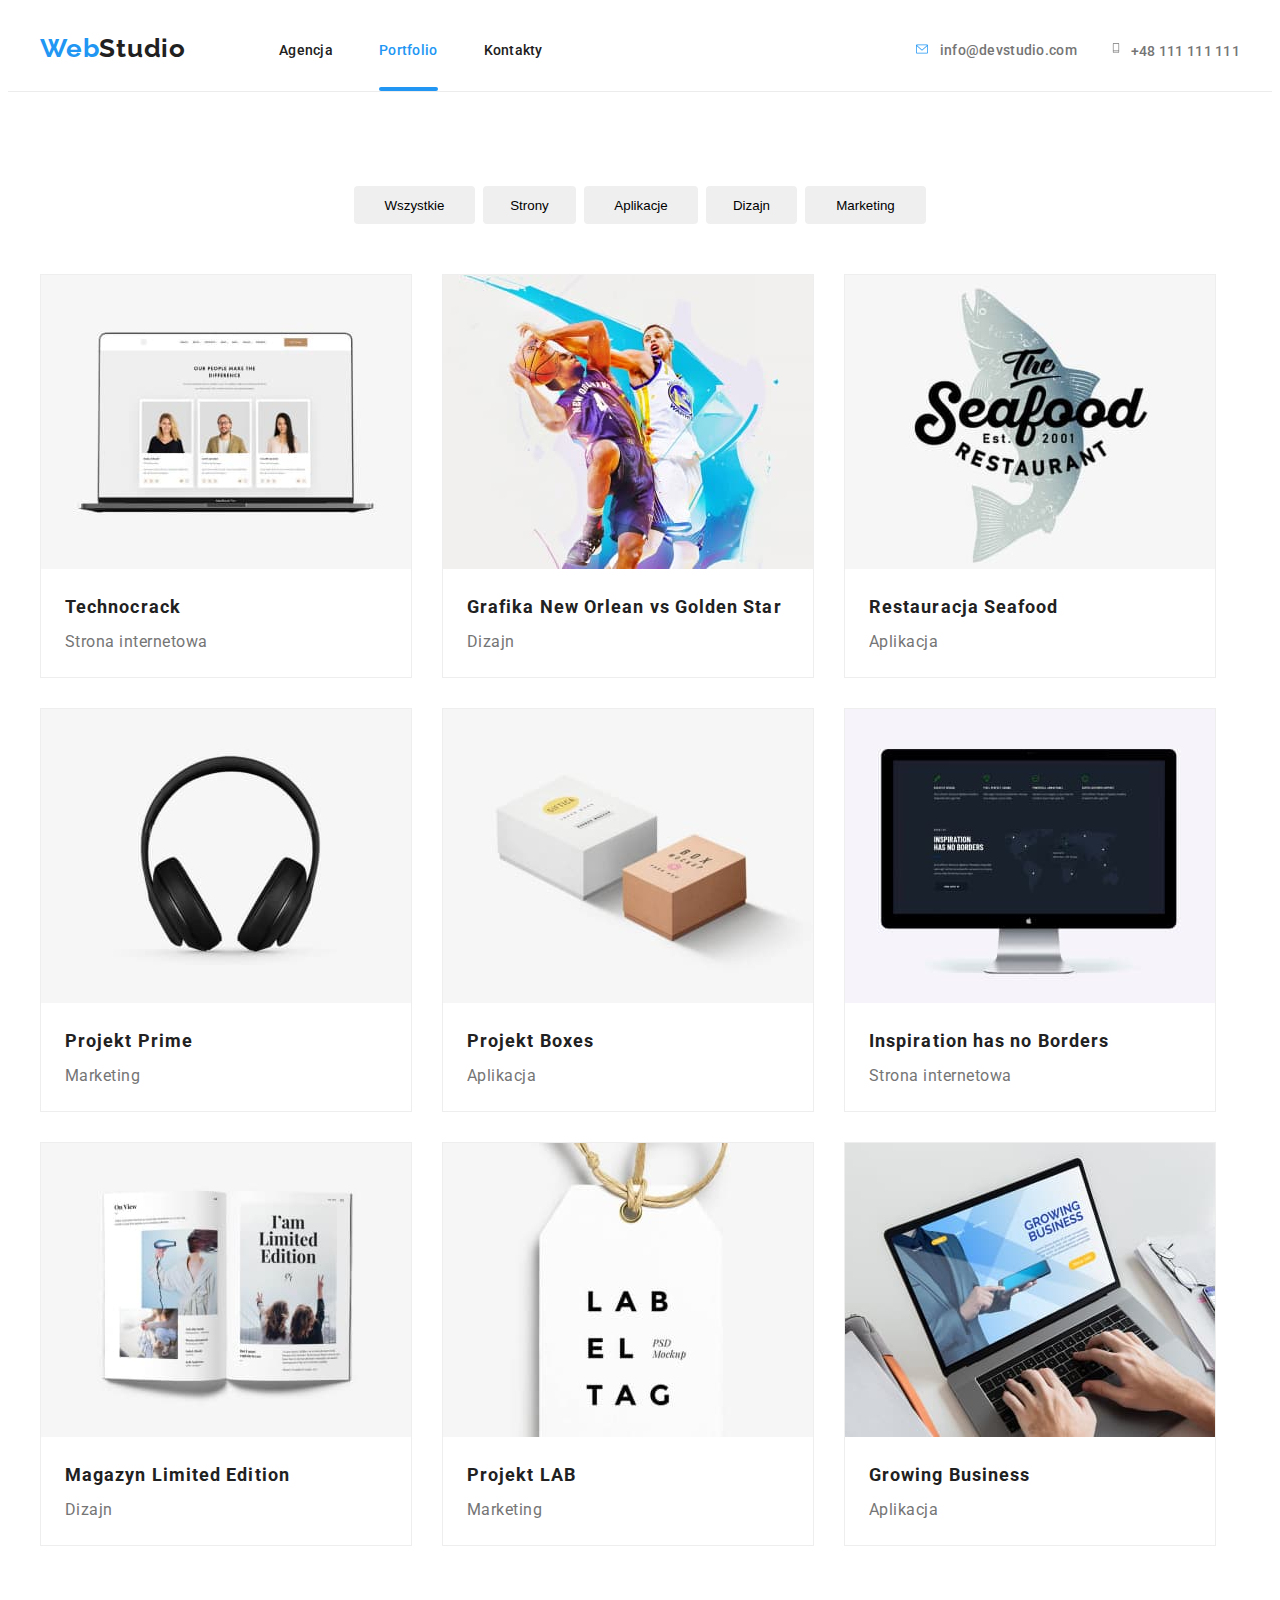
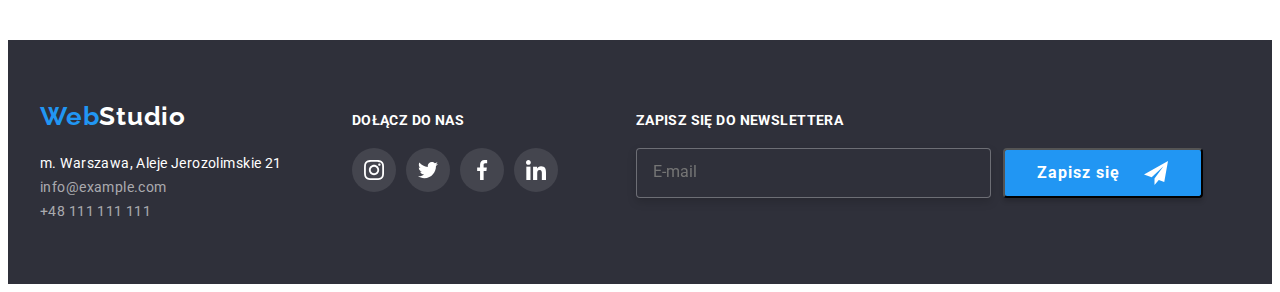
==== portfolio.html @ c1d136f9 "BEM index html" ====
<!DOCTYPE html>
<html lang="en">
<head>
    <meta charset="UTF-8">
    <meta http-equiv="X-UA-Compatible" content="IE=edge">
    <meta name="viewport" content="width=device-width, initial-scale=1.0">
<link rel="stylesheet" href="https://cdnjs.cloudflare.com/ajax/libs/modern-normalize/1.0.0/modern-normalize.min.css"
    integrity="sha512-ISS7cAi1PEhQ8jnbJpJZMd29NlhNj4AWYyLOSp2CE/CsHxTCu+r+t0D2yoJudVrd0/8fTVPUVDzY5Tvli75u/g=="
    crossorigin="anonymous">
    <link rel="stylesheet" href="css/styles.css" />
    <link rel="preconnect" href="https://fonts.gstatic.com">
    <link href="https://fonts.googleapis.com/css2?family=Raleway:wght@700&family=Roboto:wght@400;500;700;900&display=swap"
        rel="stylesheet" />
    <title>Portfolio</title>
</head>
<body>
        <header class="header border-header">
            <div class="container">
            <nav class="navigation">
                <a class="navigation__logo-top" href="index.html">Web<span class="navigation__logo-second-part">Studio</span></a>
                <ul class="navigation__list">
                    <li class="navigation__item list"><a class="navigation__link" href="#">Agencja</a></li>
                    <li class="navigation__item list"><a class="navigation__link nav-color under" href="portfolio.html">Portfolio</a></li>
                    <li class="navigation__item list"><a class="navigation__link" href="#">Kontakty</a></li>
                </ul>
            </nav>
    
            <a href="mailto:info@devstudio.com" class="header-address mail">
                <svg class="header-address__svg-mail">
                    <use href="./images/symbol-defs.svg#icon-envelope"></use>
                </svg>info@devstudio.com</a>
            <a href="tel:+48111111111" class="header-address tel">
                <svg class="header-address__svg-tel">
                    <use href="./images/symbol-defs.svg#icon-tel"></use>
                </svg>+48 111 111 111</a>
        </div>
        </header>
        <main>
            <section class="buttons section">
                <div class="container">
                <ul class="buttons-list list">
                    <li><button class="button first" type="button">Wszystkie</button>    
                    <li><button class="button second" type="button">Strony</button> 
                    <li><button class="button third" type="button">Aplikacje</button>
                    <li><button class="button fourth" type="button">Dizajn</button>
                    <li><button class="button fifth" type="button">Marketing</button>
                </ul>
            </div>
            </section>
            <div class="windows">
                <div class="container">
                <ul class="windows-list">
                    <li class="windows-list-item list">
                <div class="img-to-overlay">
                        <img src="images/second-hw/technocrack.jpg" alt="laptop" width="370" height="294" />
                    <div class="overlay"> Technocrack jest popularną platformą wykorzystywaną do rozpowszechniania koronawirusa. Firmy wykorzystują tę platformę
                    do celów szpiegowskich i ataków na niezabezpieczone serwery konkurencji </div>    
                </div>
                        <h3 class="window-title">Technocrack</h3>
                        <p class="window-description">Strona internetowa</p>
                    </li>
                    <li class="windows-list-item list">
                    <div class="img-to-overlay">
                        <img src="images/second-hw/goldenstar.jpg" alt="koszykarze" width="370" height="294" />
                        <div class="overlay"> Technocrack jest popularną platformą wykorzystywaną do rozpowszechniania koronawirusa. Firmy
                            wykorzystują tę platformę
                            do celów szpiegowskich i ataków na niezabezpieczone serwery konkurencji </div>
                    </div>
                        <h3 class="window-title">Grafika New Orlean vs Golden Star</h3>
                        <p class="window-description">Dizajn</p>
                    </li>
                    <li class="windows-list-item three list">
                    <div class="img-to-overlay">
                        <img src="images/second-hw/seafood.jpg" alt="logo-restauracji" width="370" height="294" />
                        <div class="overlay"> Technocrack jest popularną platformą wykorzystywaną do rozpowszechniania koronawirusa. Firmy
                            wykorzystują tę platformę
                            do celów szpiegowskich i ataków na niezabezpieczone serwery konkurencji </div>
                    </div>
                        <h3 class="window-title">Restauracja Seafood</h3>
                        <p class="window-description">Aplikacja</p>
                    </li>
                    <li class="windows-list-item list">
                    <div class="img-to-overlay">
                        <img src="images/second-hw/prime.jpg" alt="słuchawki" width="370" height="294" />
                        <div class="overlay"> Technocrack jest popularną platformą wykorzystywaną do rozpowszechniania koronawirusa. Firmy
                            wykorzystują tę platformę
                            do celów szpiegowskich i ataków na niezabezpieczone serwery konkurencji </div>
                    </div>
                        <h3 class="window-title">Projekt Prime</h3>
                        <p class="window-description">Marketing</p>
                    </li>
                    <li class="windows-list-item list">
                    <div class="img-to-overlay">
                        <img src="images/second-hw/boxes.jpg" alt="pudełka" width="370" height="294" />
                        <div class="overlay"> Technocrack jest popularną platformą wykorzystywaną do rozpowszechniania koronawirusa. Firmy
                            wykorzystują tę platformę
                            do celów szpiegowskich i ataków na niezabezpieczone serwery konkurencji </div>
                    </div>
                        <h3 class="window-title">Projekt Boxes</h3>
                        <p class="window-description">Aplikacja</p>
                    </li>
                    <li class="windows-list-item six list">
                    <div class="img-to-overlay">
                        <img src="images/second-hw/inspiration.jpg" alt="monitor" width="370" height="294" />
                        <div class="overlay"> Technocrack jest popularną platformą wykorzystywaną do rozpowszechniania koronawirusa. Firmy
                            wykorzystują tę platformę
                            do celów szpiegowskich i ataków na niezabezpieczone serwery konkurencji </div>
                    </div>
                        <h3 class="window-title">Inspiration has no Borders</h3>
                        <p class="window-description">Strona internetowa</p>
                    </li>
                    <li class="windows-list-item seven list">
                    <div class="img-to-overlay">
                        <img src="images/second-hw/magazine.jpg" alt="magazyn" width="370" height="294" />
                        <div class="overlay"> Technocrack jest popularną platformą wykorzystywaną do rozpowszechniania koronawirusa. Firmy
                            wykorzystują tę platformę
                            do celów szpiegowskich i ataków na niezabezpieczone serwery konkurencji </div>
                    </div>
                        <h3 class="window-title">Magazyn Limited Edition</h3>
                        <p class="window-description">Dizajn</p>
                    </li>
                    <li class="windows-list-item eight list">
                    <div class="img-to-overlay">
                        <img src="images/second-hw/lab.jpg" alt="metka" width="370" height="294" />
                        <div class="overlay"> Technocrack jest popularną platformą wykorzystywaną do rozpowszechniania koronawirusa. Firmy
                            wykorzystują tę platformę
                            do celów szpiegowskich i ataków na niezabezpieczone serwery konkurencji </div>
                    </div>
                        <h3 class="window-title">Projekt LAB</h3>
                        <p class="window-description">Marketing</p>
                    </li>
                    <li class="windows-list-item nine list">
                    <div class="img-to-overlay">
                        <img src="images/second-hw/growing.jpg" alt="laptop2" width="370" height="294" />
                        <div class="overlay"> Technocrack jest popularną platformą wykorzystywaną do rozpowszechniania koronawirusa. Firmy
                            wykorzystują tę platformę
                            do celów szpiegowskich i ataków na niezabezpieczone serwery konkurencji </div>
                    </div>
                        <h3 class="window-title">Growing Business</h3>
                        <p class="window-description">Aplikacja</p>
                    </li>
                </ul>
            </div>
        </div>
        </main> 
        <footer class="footer">
            <div class="footer__container container">
                <div class="adressess">
                    <a class="adressess__logo-bottom" href="#">Web<span class="adressess adressess--logo-part">Studio</span></a>
        
                    <address class="address">
                        <ul class="address__list">
                            <li class="address__item list">
                                <a class="address__link" target="_blank" href="#">m. Warszawa, Aleje Jerozolimskie
                                    21</a>
                            </li>
                            <li class="address__item list">
                                <a href="mailto:info@example.com" class="address__item--footer">info@example.com</a>
                            </li>
                            <li class="address__item list">
                                <a href="tel:+48111111111" class="address__item--footer">+48 111 111 111</a>
                            </li>
                        </ul>
                    </address>
                </div>
        
                <div class="social-footer">
                    <h4 class="social-footer__title">DOŁĄCZ DO NAS</h4>
                    <ul class="social-list social-list--margin list">
                        <li class="social-list__item link">
                            <a class="social-list__link" href="#">
                                <svg class="social-list__icon">
                                    <use href="./images/symbol-defs.svg#icon-instagram"></use>
                                </svg>
                            </a>
                        </li>
                        <li class="social-list__item link">
                            <a class="social-list__link" href="#">
                                <svg class="social-list__icon">
                                    <use href="./images/symbol-defs.svg#icon-twitter"></use>
                                </svg>
                            </a>
                        </li>
                        <li class="social-list__item link">
                            <a class="social-list__link" href="#">
                                <svg class="social-list__icon">
                                    <use href="./images/symbol-defs.svg#icon-facebook"></use>
                                </svg>
                            </a>
                        </li>
                        <li class="social-list__item link">
                            <a class="social-list__link" href="#">
                                <svg class="social-list__icon">
                                    <use href="./images/symbol-defs.svg#icon-linkedin"></use>
                                </svg>
                            </a>
                        </li>
                    </ul>
                </div>
                <div class="newsletter">
                
                    <label for="newsletter" class="newsletter__title">Zapisz się do newslettera</label>
                    <form class="newsletter__form">
                        <input id="newsletter" class="newsletter__input" type="text" name="newsletter" placeholder="E-mail">
                        <button class="btn-newsletter" type="submit">Zapisz się <svg class="btn-newsletter--button-arrow">
                                <use href="images/icon-send.svg#icon-icon-send"></use>
                            </svg></button>
                    </form>
                
                </div>
            </div>
        </footer>
</body>
</html>
---- css/styles.css ----
:root {
    --main-font: 'Roboto', sans-serif;
    --secondary-font: 'Raleway', sans-serif;
    --main-color: #212121; 
    --secondary-color:  #2196F3;
    --third-color: #757575;
    --hero-color: #FFFFFF;
    --main-background: #2F303A;
    --secondary-background: #F5F4FA;
    --footer-color: rgba(255, 255, 255, 0.6);
    --border-color: #EEEEEE;

}

body {
    font-family: Roboto;
    color: #212121;
}

h1,
h2,
h3,
h4,
h5,
h6 {
    margin: 0;
}

ul {
    padding: 0;
    margin:0;
}
p {
    padding:0;
}
.list {
    list-style: none;
}
img {
    display:block;
}
.container {
    width: 1200px;
    align-items: center;
    margin: 0 auto;
    }
.section {
    padding-top: 94px;
    padding-bottom: 94px;
    }
/*======= header index======= */
.header {
    background-color: var(--hero-color);
    
    }
.header .container {
    display:flex;
}    
.navigation {
    display:flex;
}
 
.navigation__list {
    display: flex;
    align-items: center;
    
}


.under::after {
    content:"";
    height: 4px;
    width: 100%;
    background: var(--secondary-color);
    border-radius: 2px;
    position: absolute;
    bottom: 0;
    right: 0;
}
.navigation__link:hover::after {
    width: 100%;
}
.navigation__item {
    padding-top: 32px;
    padding-bottom: 32px;
    position: relative;
}
.navigation__item:not(:last-child) {
    margin-right: 46px;
}

.navigation__logo-top {
text-decoration: none;
font-family: Raleway;
font-style: normal;
font-weight: 700;
font-size: 26px;
line-height: 1.192;
letter-spacing: 0.03em;
color:var(--secondary-color);
margin-right: 93px; 
padding-top: 25px;
padding-bottom: 25px;
}
.navigation__logo-second-part {
    color:var(--main-color);
}
.adressess--logo-part {
    color: var(--hero-color)
}
.header-address {
    padding-top: 32px;
    padding-bottom: 32px;
    transition: 250ms cubic-bezier(0.4, 0, 0.2, 1);
}

.navigation__link {
font-weight: 500;
font-size: 14px;
line-height: 1.142;
letter-spacing: 0.02em;
text-decoration: none;
color:var(--main-color);
transition: color 250ms cubic-bezier(0.4, 0, 0.2, 1);
}
.navigation__link:hover,
.navigation__link:focus,
.header-address:hover,
.header-address:focus,
.footer-address:hover,
.footer-address:focus {
        color: var(--secondary-color);
        
    
}
.nav-color {
    color: var(--secondary-color);
}

.header-address  {
text-decoration: none;
font-weight: 500;
font-size: 14px;
line-height: 1.142;
letter-spacing: 0.02em;
color: var(--third-color);
margin-left: auto;
}
.mail {
    margin-left: 371px;
}
.header-address__svg-mail {
    width: 16px;
    height: 12px;
    margin-right: 10px;
}
.header-address__svg-tel {
    width: 10px;
    height: 16px;
    margin-right: 10px;
}



/*======= END header index======= */
/* ======MAIN ======*/
/* ======HERO====== */
.hero  {
    background-color: var(--main-background);
    display:flex;
    justify-content: center;
    flex-direction: column;
    align-items: center;
    flex-basis: auto;
    border: 1px solid #000;
    background-image: linear-gradient(rgba(47, 48, 58, 0.4), rgba(47, 48, 58, 0.4)),
        url(../images/background-image.jpg);
    background-repeat: no-repeat;
    background-size: cover;
    padding-top: 94px;
    padding-bottom: 94px;
  
    

}

.hero__flex {
    display: flex;
    flex-direction: column;
    align-items: center;
    justify-content: center;
    margin-top: 106px;
    margin-bottom: 106px;
    
}

    

.hero__title {
font-weight: 900;
font-size: 44px;
line-height: 1.363;
text-align: center;
letter-spacing: 0.06em;
text-transform: uppercase;
color: var(--hero-color);



}
.hero__btn {
background: var(--secondary-color);
font-weight: 700;
font-size: 16px;
line-height: 1.875;
letter-spacing: 0.06em;
color:var(--hero-color);
cursor: pointer;
border-radius: 4px;
box-shadow: 0px 4px 4px rgba(0, 0, 0, 0.15);
padding: 10px 41px;
margin-top: 30px;
}





/* ======end hero====== */
/* =====Lorem ======*/
.upper-lorem {
    padding-bottom: 0px;
    padding-top: 94px;
}

.lorem {
    padding-top: 30px;
    padding-bottom: 94px;
}
.upper-lorem__icons {
    display:flex;
    justify-content: space-between;
    align-items: center;
    
    
}
.upper-lorem__items {
   background-color:  #F5F4FA;
   width: 270px;
   height: 120px;
   border-radius: 4px;
   padding: 25px 102px;
   
}




.lorem__list {
    display:flex;
    justify-content: space-between;
    
}
.lorem__title {
display: flex;
font-style: normal;
font-weight: 700;
font-size: 14px;
line-height: 1.142;
letter-spacing: 0.03em;
text-transform: uppercase;
padding-bottom: 10px;
width: 270px;


}
.lorem__text {
display: flex;
font-size: 14px;
line-height: 1.714;
letter-spacing: 0.03em;
color: var(--third-color);
width: 270px;


}
.lorem__item:not(:last-child) {
margin-right: 30px;
}


/* ======END lorem ======*/
/* ====third section===== */
.about-us {
    padding-top: 0px;
    padding-bottom: 94px;
}
.about-us__title {
font-style: normal;
font-weight: 700;
font-size: 36px;
line-height: 1.166;
text-align: center;
letter-spacing: 0.03em;
color: var(--main-color);
padding-bottom: 50px;

}
.about-us__item {
    display: flex;
    justify-content: space-between;   

}
.about-us__images {
    position: relative;
}
.about-us__images--describe {
    position: absolute;
    width: 370px;
    height: 70px;
    background: rgba(47, 48, 58, 0.8);
    bottom:0%;
    
font-style: normal;
font-weight: 700;
font-size: 14px;
line-height: 1.143;
text-align: center;
letter-spacing: 0.03em;
text-transform: uppercase;
color: var(--hero-color);
display:flex;
align-items: center;
justify-content: center;
}
/* ====END third section===== */
/* =====TEAM====== */
.team {
   background: var(--secondary-background);
   padding-bottom: 94px;
   padding-top: 94px;
}
.team__title {
font-style: normal;
font-weight: 700;
font-size: 36px;
line-height: 1.166;
text-align: center;
letter-spacing: 0.03em;
padding-bottom: 50px;
}
.team__list {
    display:flex;
    justify-content: space-between;
    

}
.team__item {
    width:270px;
    height: 428px;
    border-radius: 0px 0px 4px 4px;
    background-color: #FFFFFF;
    box-shadow: 0px 1px 3px rgba(0, 0, 0, 0.12), 0px 1px 1px rgba(0, 0, 0, 0.14), 0px 2px 1px rgba(0, 0, 0, 0.2);
   
}
.team__undertitle {
font-weight: 500;
font-size: 16px;
line-height: 1.187;
text-align: center;
letter-spacing: 0.03em;
color: var(--main-color);
padding-top:30px;
}
.team__description {
font-size: 16px;
line-height: 1.187;
text-align: center;
letter-spacing: 0.03em;
color: var(--third-color);
padding-top:10px;
margin:0;
padding-bottom: 16px;

}
.social-list {
display: flex;
align-items: center;
justify-content: space-evenly;
}
.social-list__icon {
    width: 20px;
    height: 20px;
    
}
.social-list__link {
    width: 44px;
    height: 44px;
    border-radius: 50%;
    display: flex;
    align-items: center;
    justify-content: center;
    fill: #AFB1B8;
    transition: 250ms cubic-bezier(0.4, 0, 0.2, 1);
    
}
.social-list__link:hover {
    fill:var(--hero-color);
    background-color: var(--secondary-color);
   
}
/* ======END TEAM====== */
/* END MAIN */
/* ====clients */
.clients {
    padding-top: 94px;
    padding-bottom: 94px;
}
.clients__title {
    font-style: normal;
font-weight: 700;
font-size: 36px;
line-height: 1.166;
text-align: center;
letter-spacing: 0.03em;
padding-bottom: 50px;
}
.clients__list {
    display: flex;
    justify-content: space-between;
    
}
.clients__item {
    border: 1px solid #AFB1B8;
border-radius: 4px;
width: 170px;
height: 92px;
cursor: pointer;
transition: 250ms cubic-bezier(0.4, 0, 0.2, 1);

}
.clients__item--size-one {
    padding: 24px 65px 20px;
    fill: #AFB1B8;
    
    }
.clients__item--size-two {
    padding: 21px 65px 20px;
    fill: #AFB1B8;
}
.clients__item--size-three {
    padding: 25px 65px 26px 62px;
    fill: #AFB1B8;
}
.clients__item--size-four{
    padding: 6px 25px;
    fill: #AFB1B8;
}
.clients__item--size-five {
padding: 16px 32px;
fill: #AFB1B8;
}
.clients__item--size-six {
    padding: 16px 32px;
    fill: #AFB1B8;
}
.clients__item:hover {
    border: 1px solid var(--secondary-color);
    fill: var(--secondary-color);
    transition: 250ms cubic-bezier(0.4, 0, 0.2, 1);
}
.object:hover {
    fill: var(--secondary-color);
    transition: 250ms cubic-bezier(0.4, 0, 0.2, 1);
}
/* end clients */
/*======Footer =======*/
.footer {
    background: var(--main-background);
   display: flex;
}

.adressess__logo-bottom {
    text-decoration: none;
font-family: Raleway;
font-style: normal;
font-weight: 700;
font-size: 26px;
line-height: 1.192;
letter-spacing: 0.03em;
color:var(--secondary-color);

}
.address {
font-style: normal;
font-weight: 400;
font-size: 14px;
line-height: 1.714;
letter-spacing: 0.03em;
color: var(--hero-color);
padding-bottom: 60px;
}
.address__item--footer {
font-style: normal;
font-weight: 400;
font-size: 14px;
line-height: 1.714;
letter-spacing: 0.03em;
color: var(--footer-color);
text-decoration: none;
transition: 250ms cubic-bezier(0.4, 0, 0.2, 1);
padding-top: 9px;
padding-bottom: 9px;
}


.social-footer {
    display: flex;
    justify-content: center;
    flex-direction: column;
    align-items: center;   
}
.adressess {
    margin-right: 70px;
}
.address__link {
text-decoration: none;
color: var(--hero-color);

}
.address__list {
    padding-top: 20px;

}
.footer__container {
    display: flex;
    align-items: baseline;
}
.social-footer__title {
    color: var(--hero-color);
    font-style: normal;
font-weight: 700;
font-size: 14px;
line-height: 1.143;
letter-spacing: 0.03em;
text-transform: uppercase;
align-self: flex-start;
}
.social-footer .social-list__link {
    background-color:rgba(255, 255, 255, 0.1);
    fill: var(--hero-color);
}
.social-footer .social-list__link:hover,
.social-footer .social-list__link:focus {
    background-color: var(--secondary-color);
    transition: 250ms cubic-bezier(0.4, 0, 0.2, 1);
}
.social-footer .social-list__item:not(:last-child) {
    margin-right: 10px;
}
.social-list--margin {
    margin-top: 20px;

}

/* NEWSLETTER */
.newsletter__form{

  display: inline-flex;
}

.newsletter__title{
 
  font-family: Roboto;
font-style: normal;
font-weight: bold;
font-size: 14px;
line-height: 1.142;
letter-spacing: 0.03em;
text-transform: uppercase;
color: #FFFFFF;
margin-top: 72px;
margin-left: 78px;
display: block;

}
 input::placeholder{

font-family: Roboto;
font-style: normal;
font-weight: normal;
font-size: 16px;
line-height: 20px;


}


.newsletter__input{
display: block;
margin-top: 20px;
width: 355px;
height: 50px;
margin-left: 78px;
border: 1px solid rgba(255, 255, 255, 0.3);
box-sizing: border-box;
filter: drop-shadow(0px 4px 4px rgba(0, 0, 0, 0.15));
border-radius: 4px;
background: rgba(47, 48, 58, 1);
padding-left: 16px;
 

}
.btn-newsletter{
  width: 200px;
  height: 50px;;
 font-family: Roboto;
font-style: normal;
font-weight: bold;
font-size: 16px;
line-height: 30px;
letter-spacing: 0.06em;
color: #FFFFFF;
background: #2196F3;
box-shadow: 0px 4px 4px rgba(0, 0, 0, 0.15);
border-radius: 4px; 
display: flex;
align-items: center;
justify-content: center;
margin-top: 20px;
margin-left: 12px;

}

.btn-newsletter--button-arrow{
  width: 24px;
  height: 24px;
  margin-left: 24px;

}

/* END FOOTER */


/* =========Portfolio.html============= */
/* =========buttons=============  */
.border-header {
    border-bottom: 1px solid #ECECEC;
}
.buttons {
    padding-bottom: 50px;
    
}
.button {
    transition: 250ms cubic-bezier(0.4, 0, 0.2, 1);
}
.buttons-list {
display: flex;
justify-content: center;
font-weight: 500;
font-size: 16px;
line-height: 1.625;
text-align: center;
letter-spacing: 0.03em;
}
.buttons-list .first {
width: 121px;
height: 38px;
margin-right: 8px;
padding: 6px 22px;
border-radius: 4px;
border: none;
}
.buttons-list .second {
width: 93px;
height: 38px;
margin-right: 8px;
padding: 6px 22px;
border-radius: 4px;
border: none;
}
.buttons-list .third {
width: 114px;
height: 38px;
margin-right: 8px;
padding: 6px 22px;
border-radius: 4px;
border: none;
}
.buttons-list .fourth {
width: 91px;
height: 38px;
margin-right: 8px;
padding: 6px 22px;
border-radius: 4px;
border: none;
}
.buttons-list .fifth {
width: 121px;
height: 38px;
padding: 6px 22px;
border-radius: 4px;
border: none;
}


.button:hover,
.button:focus {
background: var(--secondary-color);
color: var(--hero-color);
cursor: pointer;
box-shadow: 0px 3px 1px rgba(0, 0, 0, 0.1), 0px 1px 2px rgba(0, 0, 0, 0.08), 0px 2px 2px rgba(0, 0, 0, 0.12);

}
/* ========= END buttons=============  */
/* =========WINDOWS=============  */
.windows-list {
    display: flex;
    flex-wrap: wrap;
    }

.windows-list-item {
background: var(--hero-color);
border: 1px solid var(--border-color);
box-sizing: border-box;
margin-right: 30px;
margin-bottom: 30px;
cursor:pointer;
transition: 250ms cubic-bezier(0.4, 0, 0.2, 1);
}
.windows-list .three {
    margin-right: 0px;
}
.windows-list .six {
    margin-right: 0px;
}
.windows-list .nine {
margin-right: 0px;
margin-bottom: 94px;
}
.windows-list .seven {
margin-bottom: 94px;
}
.windows-list .eight {
margin-bottom: 94px;
}
.window-title {
font-size: 18px;
line-height: 2;
letter-spacing: 0.06em;
padding: 20px 24px 2px;
}
.window-description {   
font-size: 16px;
line-height: 1.875;
letter-spacing: 0.03em;
color: var(--third-color); 
padding: 0px 24px 20px;
margin: 0;
}
.windows-list-item:hover {
    box-shadow: 0px 1px 1px rgba(0, 0, 0, 0.12), 0px 4px 4px rgba(0, 0, 0, 0.06), 1px 4px 6px rgba(0, 0, 0, 0.16);
transition: 250ms cubic-bezier(0.4, 0, 0.2, 1);
}
.windows-list-item:hover .overlay {
box-shadow: 0px 1px 1px rgba(0, 0, 0, 0.12), 0px 4px 4px rgba(0, 0, 0, 0.06), 1px 4px 6px rgba(0, 0, 0, 0.16);
transition: 250ms cubic-bezier(0.4, 0, 0.2, 1);
transform: translateY(0);
}
.img-to-overlay {
    position: relative;
    overflow:hidden;
}
.img-to-overlay:hover .overlay {
    transform: translateY(0);
}
.overlay {
    position: absolute;
    top:0;
    left:0;
    width: 100%;
    height: 100%;
    transform: translateY(100%);
    transition: transform 250ms cubic-bezier(0.4, 0, 0.2, 1);

    font-weight: 400;
    font-size: 18px;
    line-height: 1.555;
    letter-spacing: 0.03em;
    color: var(--hero-color); 
    background: rgba(33, 150, 243, 0.9);
    padding: 49px 45px 49px 24px;
}


/* ========= END WINDOWS=============  */
/* ========= FOOTER=============  */
.second-footer-mail {
    text-decoration: underline;
}
/* BACKDROP */
.backdrop {
    background: rgba(0, 0, 0, 0.2);
    position:fixed;
    left: 0;
    top: 0;
    width: 100%;
    height: 100%;
    transition:  1800ms cubic-bezier(0.075, 0.82, 0.165, 1);
}
.modal {
    position: absolute;
    background: var(--hero-color);
    box-shadow: 0px 1px 3px rgba(0, 0, 0, 0.12), 0px 1px 1px rgba(0, 0, 0, 0.14), 0px 2px 1px rgba(0, 0, 0, 0.2);
    border-radius: 4px;
    left: 50%;
    top: 50%;
    transform: translate(-50%, -50%);
    width: 528px;
    min-height: 581px;
}


.close-btn__svg {
    width: 11px;
    height:11px;
    
}
.close-btn {
    position: absolute;
    top: 8px;
    right: 8px;
    cursor: pointer;
    width: 30px;
    height: 30px;
    background-color: var(--hero-color);
    border: 1px solid rgba(0, 0, 0, 0.1);
    border-radius: 50%;


}
.is-hidden {
    opacity: 0;
    visibility: hidden;
    pointer-events: none; 
}
/* label {
    display: flex;
    flex-direction: column;
    margin-left: 40px;
    padding-bottom: 4px; */

    

form > p {
    display: block;
font-weight: bold;
Font-size: 20px;
Line-height: 1.15;
Line-height: 100%;
align-items: Center;
justify-content: center;
Letter-spacing: 3%;
text-align: center;
color: #212121;
margin: 40px 40px 12px 40px;
}
.form-modal__label {
    font-size: 12px;
    line-height: 1.167;
    letter-spacing: 0.01em;
    text-align: left;
    color: #757575;
    display: flex;
    flex-direction: column;
    margin-left: 40px;
    padding-bottom: 4px;
    
}
/* input {
    width: 448px;
    height: 40px;
    margin-left: 40px;
    margin-right: 40px;
    background: #FFFFFF;
border: 1px solid rgba(33, 33, 33, 0.2);
border-radius: 4px;
} */
.form-modal__telefon {
    margin-top: 10px;
    font-style: normal;
    font-weight: normal;
    font-size: 12px;
    line-height: 1.167;
    letter-spacing: 0.01em;
    color: #757575;
    display: flex;
    flex-direction: column;
    margin-left: 40px;
    padding-bottom: 4px;
}
.form-modal__email {
    font-family: Roboto;
font-style: normal;
font-weight: normal;
font-size: 12px;
line-height: 1.167;
letter-spacing: 0.01em;
color: #757575;
margin-top: 10px;
display: flex;
    flex-direction: column;
    margin-left: 40px;
    padding-bottom: 4px;
}
.comment {
    margin-top: 10px;
    font-family: Roboto;
font-style: normal;
font-weight: normal;
font-size: 12px;
line-height: 1.167;
letter-spacing: 0.01em;
color: #757575;
display: flex;
    flex-direction: column;
    margin-left: 40px;
    padding-bottom: 4px;
}
textarea {
    background: #FFFFFF;
    border-radius: 4px;
    border: 1px solid rgba(33, 33, 33, 0.2);
    box-sizing: border-box;
    border-radius: 4px;
    width: 448px;
    height: 120px;
    margin-left: 40px; 
    margin-right: 40px;
    resize: none;
    padding: 12px 16px;
}
textarea::placeholder {
    font-family: Roboto;
font-style: normal;
font-weight: normal;
font-size: 12px;
line-height: 14px;
letter-spacing: 0.01em;

border: rgba(117, 117, 117, 0.5);

}
.form-modal__wrapper--username {
    width: 448px;
    height: 40px;
    margin-left: 40px;
    margin-right: 40px;
    background: #FFFFFF;
border: 1px solid rgba(33, 33, 33, 0.2);
border-radius: 4px;
padding-left: 30px;
}
.form-modal__wrapper--tel {
width: 448px;
    height: 40px;
    margin-left: 40px;
    margin-right: 40px;
    background: #FFFFFF;
border: 1px solid rgba(33, 33, 33, 0.2);
border-radius: 4px;
padding-left: 30px;
}
.form-modal__wrapper--e-mail {
    width: 448px;
    height: 40px;
    margin-left: 40px;
    margin-right: 40px;
    background: #FFFFFF;
border: 1px solid rgba(33, 33, 33, 0.2);
border-radius: 4px;
padding-left: 30px;
}
.regulations_disclaimer__checkbox-form {
    width: 16px;
    height: 15px;
    background: #212121;
    margin-right: 8px;
}


.regulations_first { 
    display: flex;
    justify-content: center;
    align-items: center;
    flex-direction: column;
    margin:0 auto;
}
.regulations_disclaimer {
    display: flex;
    justify-content: center;
    align-items: center;
    margin-top: 25px;
}

.regulations_disclaimer__checkbox-text {
    font-family: Roboto;
font-style: normal;
font-weight: normal;
font-size: 14px;
line-height: 1.714;
letter-spacing: 0.03em;
color: #757575;
} 
.btn-form {
    width: 200px;
    height: 50px;
    margin: 30px 164px 40px;
    background: #2196F3;
border-radius: 4px;
font-family: Roboto;
font-style: normal;
font-weight: bold;
font-size: 16px;
line-height: 1.875;
letter-spacing: 0.06em;
color: #FFFFFF;
box-shadow: 0px 4px 4px rgba(0, 0, 0, 0.15);
}
.regulations_disclaimer__checkbox-text::before{
content: "";
display: inline-block;
width: 16px;
height: 15px;
border: 1px solid #212121;
background: #FFFFFF;
box-shadow: 0px 1px 3px rgba(0, 0, 0, 0.12), 0px 1px 1px rgba(0, 0, 0, 0.14), 0px 2px 1px rgba(0, 0, 0, 0.2);
border-radius: 4px;

}
.regulations_disclaimer__checkbox-form:checked + .regulations_disclaimer__checkbox-text::before {
    background-color: var(--secondary-color);
    border: none;
    background-image: url(../images/check.svg);
    background-repeat: no-repeat;
    background-position: 50% 50%;
    transition: 250ms cubic-bezier(0.4, 0, 0.2, 1);

}
.visually-hidden {
    position: absolute;
    clip: rect(1px 1px 1px 1px);
    clip: rect(1px, 1px, 1px, 1px);
    padding: 0 !important;
    border: 0 !important;
    height: 1px !important;
    width: 1px !important;
    overflow: hidden;
}
.form-modal__wrapper {
    position: relative;
}
.form-modal__icon--svg {
position: absolute;
width: 12px;
height: 12px;
top: 50%;
left: 10%;
transform: translateY(-50%);

}
.form-modal__wrapper--username:focus {
outline: none;
border-color: #2196F3;
transition: 250ms cubic-bezier(0.4, 0, 0.2, 1);
}
.form-modal__wrapper--username:focus +.form-modal__icon {
outline: none;
fill: #2196F3;
transition: 250ms cubic-bezier(0.4, 0, 0.2, 1);
}
.form-modal__wrapper--tel:focus {
    outline: none;
border-color: #2196F3;
transition: 250ms cubic-bezier(0.4, 0, 0.2, 1);
}
.form-modal__wrapper--tel:focus +.form-modal__icon {
outline: none;
fill: #2196F3;
transition: 250ms cubic-bezier(0.4, 0, 0.2, 1);
}
.form-modal__wrapper--e-mail:focus {
    outline: none;
border-color: #2196F3;
transition: 250ms cubic-bezier(0.4, 0, 0.2, 1);
}
.form-modal__wrapper--e-mail:focus +.form-modal__icon {
outline: none;
fill: #2196F3;
transition: 250ms cubic-bezier(0.4, 0, 0.2, 1);
}
.modal-textarea:focus {
    outline: none;
border-color: #2196F3;
transition: 250ms cubic-bezier(0.4, 0, 0.2, 1);
}
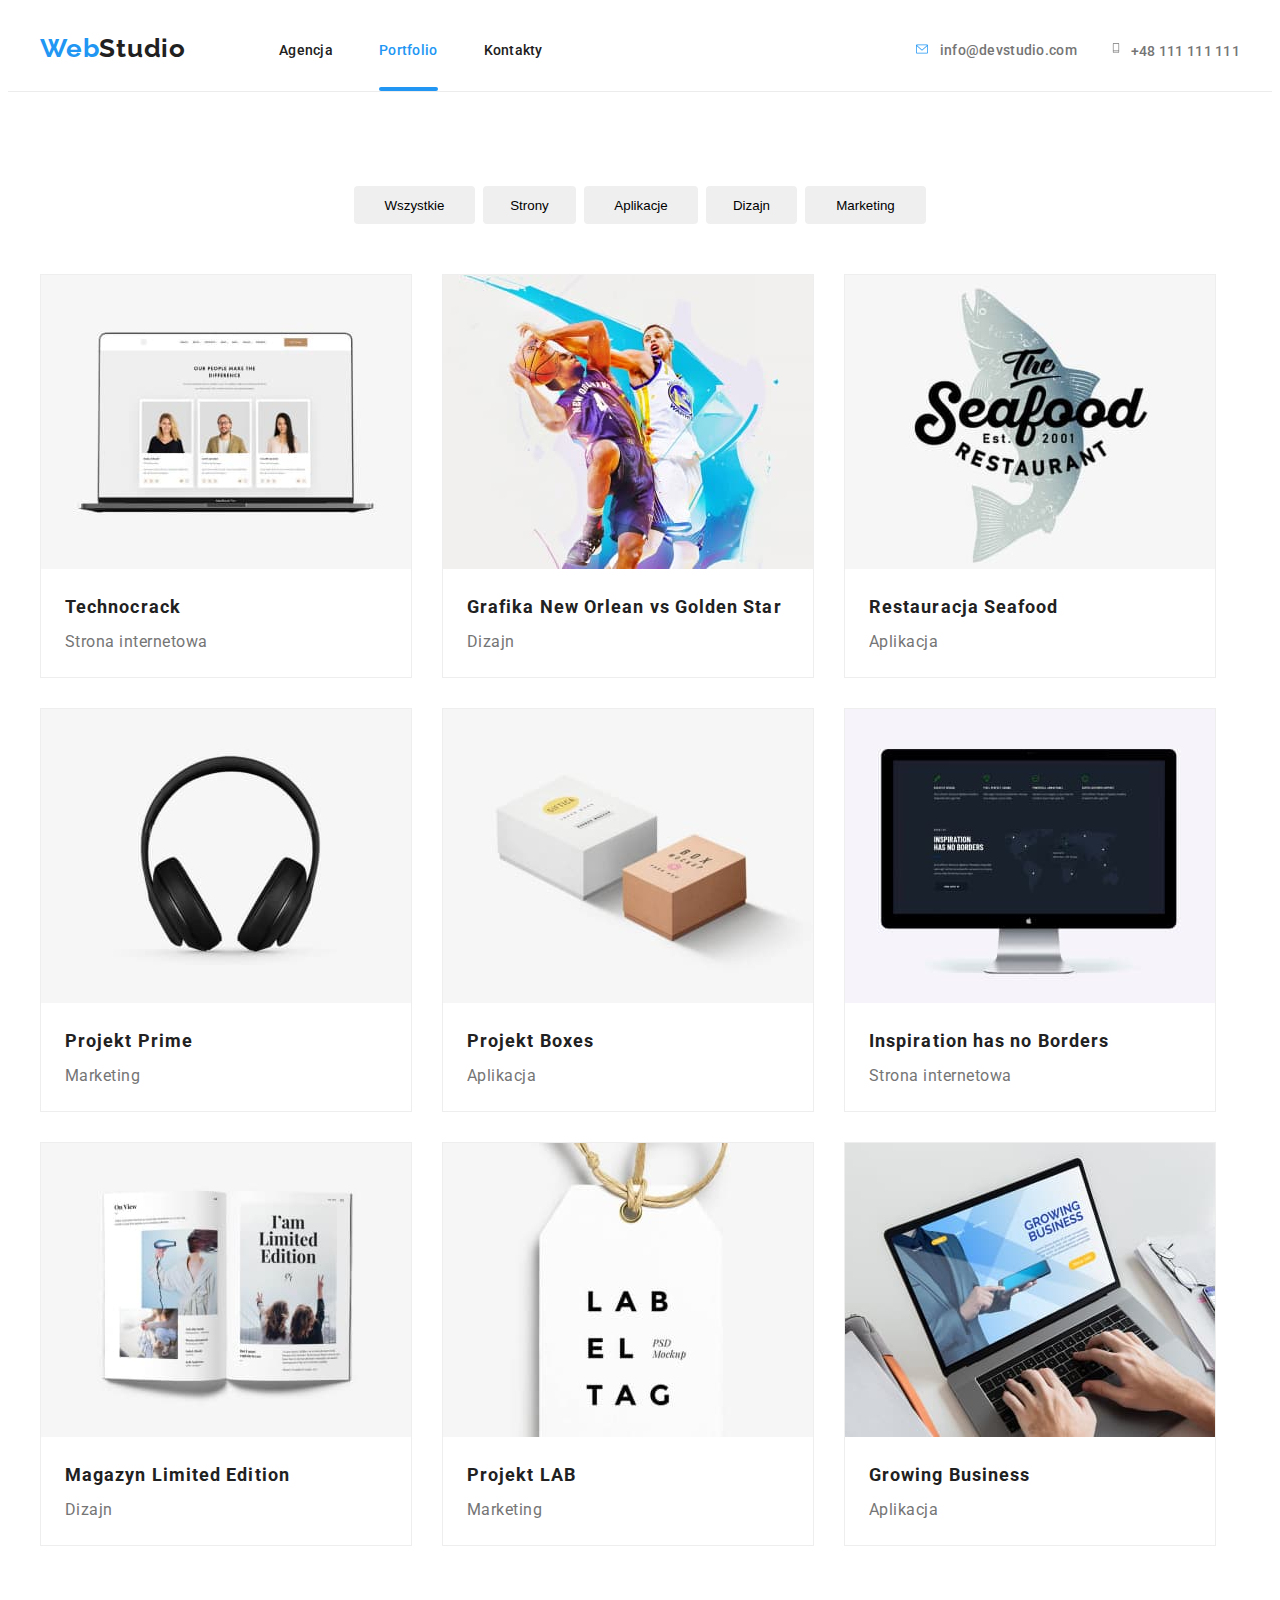
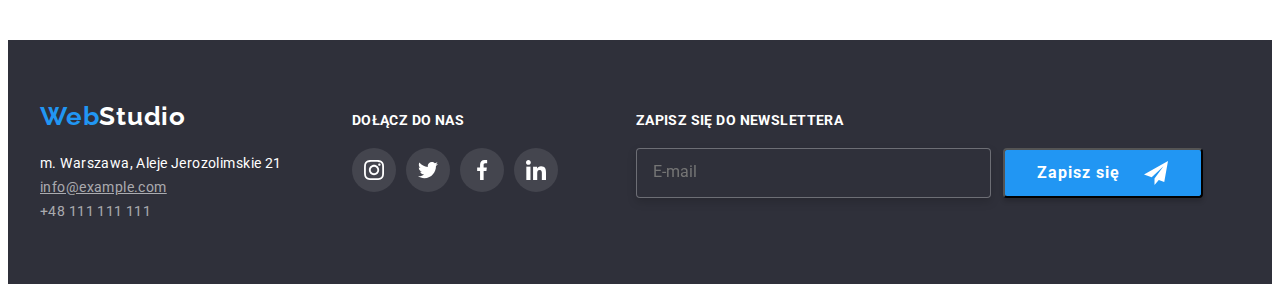
==== commit 6c59dd9c: "2 edycja" ====
--- a/portfolio.html
+++ b/portfolio.html
@@ -7,20 +7,20 @@
 <link rel="stylesheet" href="https://cdnjs.cloudflare.com/ajax/libs/modern-normalize/1.0.0/modern-normalize.min.css"
     integrity="sha512-ISS7cAi1PEhQ8jnbJpJZMd29NlhNj4AWYyLOSp2CE/CsHxTCu+r+t0D2yoJudVrd0/8fTVPUVDzY5Tvli75u/g=="
     crossorigin="anonymous">
-    <link rel="stylesheet" href="css/styles.css" />
+    <link rel="stylesheet" href="css/main.min.css" />
     <link rel="preconnect" href="https://fonts.gstatic.com">
     <link href="https://fonts.googleapis.com/css2?family=Raleway:wght@700&family=Roboto:wght@400;500;700;900&display=swap"
         rel="stylesheet" />
     <title>Portfolio</title>
 </head>
 <body>
-        <header class="header border-header">
+        <header class="header header--border">
             <div class="container">
             <nav class="navigation">
                 <a class="navigation__logo-top" href="index.html">Web<span class="navigation__logo-second-part">Studio</span></a>
                 <ul class="navigation__list">
                     <li class="navigation__item list"><a class="navigation__link" href="#">Agencja</a></li>
-                    <li class="navigation__item list"><a class="navigation__link nav-color under" href="portfolio.html">Portfolio</a></li>
+                    <li class="navigation__item list"><a class="navigation__link navigation__link--nav-color navigation__link--under" href="portfolio.html">Portfolio</a></li>
                     <li class="navigation__item list"><a class="navigation__link" href="#">Kontakty</a></li>
                 </ul>
             </nav>
@@ -36,108 +36,108 @@
         </div>
         </header>
         <main>
-            <section class="buttons section">
+            <section class="buttons">
                 <div class="container">
-                <ul class="buttons-list list">
-                    <li><button class="button first" type="button">Wszystkie</button>    
-                    <li><button class="button second" type="button">Strony</button> 
-                    <li><button class="button third" type="button">Aplikacje</button>
-                    <li><button class="button fourth" type="button">Dizajn</button>
-                    <li><button class="button fifth" type="button">Marketing</button>
+                <ul class="buttons__list list">
+                    <li><button class="buttons__item buttons__item--first" type="button">Wszystkie</button>    
+                    <li><button class="buttons__item buttons__item--second" type="button">Strony</button> 
+                    <li><button class="buttons__item buttons__item--third" type="button">Aplikacje</button>
+                    <li><button class="buttons__item buttons__item--fourth" type="button">Dizajn</button>
+                    <li><button class="buttons__item buttons__item--fifth" type="button">Marketing</button>
                 </ul>
             </div>
             </section>
             <div class="windows">
                 <div class="container">
-                <ul class="windows-list">
-                    <li class="windows-list-item list">
+                <ul class="windows__list">
+                    <li class="windows__item list">
                 <div class="img-to-overlay">
                         <img src="images/second-hw/technocrack.jpg" alt="laptop" width="370" height="294" />
                     <div class="overlay"> Technocrack jest popularną platformą wykorzystywaną do rozpowszechniania koronawirusa. Firmy wykorzystują tę platformę
                     do celów szpiegowskich i ataków na niezabezpieczone serwery konkurencji </div>    
                 </div>
-                        <h3 class="window-title">Technocrack</h3>
-                        <p class="window-description">Strona internetowa</p>
-                    </li>
-                    <li class="windows-list-item list">
+                        <h3 class="windows__title">Technocrack</h3>
+                        <p class="windows__description">Strona internetowa</p>
+                    </li>
+                    <li class="windows__item list">
                     <div class="img-to-overlay">
                         <img src="images/second-hw/goldenstar.jpg" alt="koszykarze" width="370" height="294" />
                         <div class="overlay"> Technocrack jest popularną platformą wykorzystywaną do rozpowszechniania koronawirusa. Firmy
                             wykorzystują tę platformę
                             do celów szpiegowskich i ataków na niezabezpieczone serwery konkurencji </div>
                     </div>
-                        <h3 class="window-title">Grafika New Orlean vs Golden Star</h3>
-                        <p class="window-description">Dizajn</p>
-                    </li>
-                    <li class="windows-list-item three list">
+                        <h3 class="windows__title">Grafika New Orlean vs Golden Star</h3>
+                        <p class="windows__description">Dizajn</p>
+                    </li>
+                    <li class="windows__item windows__item--three list">
                     <div class="img-to-overlay">
                         <img src="images/second-hw/seafood.jpg" alt="logo-restauracji" width="370" height="294" />
                         <div class="overlay"> Technocrack jest popularną platformą wykorzystywaną do rozpowszechniania koronawirusa. Firmy
                             wykorzystują tę platformę
                             do celów szpiegowskich i ataków na niezabezpieczone serwery konkurencji </div>
                     </div>
-                        <h3 class="window-title">Restauracja Seafood</h3>
-                        <p class="window-description">Aplikacja</p>
-                    </li>
-                    <li class="windows-list-item list">
+                        <h3 class="windows__title">Restauracja Seafood</h3>
+                        <p class="windows__description">Aplikacja</p>
+                    </li>
+                    <li class="windows__item list">
                     <div class="img-to-overlay">
                         <img src="images/second-hw/prime.jpg" alt="słuchawki" width="370" height="294" />
                         <div class="overlay"> Technocrack jest popularną platformą wykorzystywaną do rozpowszechniania koronawirusa. Firmy
                             wykorzystują tę platformę
                             do celów szpiegowskich i ataków na niezabezpieczone serwery konkurencji </div>
                     </div>
-                        <h3 class="window-title">Projekt Prime</h3>
-                        <p class="window-description">Marketing</p>
-                    </li>
-                    <li class="windows-list-item list">
+                        <h3 class="windows__title">Projekt Prime</h3>
+                        <p class="windows__description">Marketing</p>
+                    </li>
+                    <li class="windows__item list">
                     <div class="img-to-overlay">
                         <img src="images/second-hw/boxes.jpg" alt="pudełka" width="370" height="294" />
                         <div class="overlay"> Technocrack jest popularną platformą wykorzystywaną do rozpowszechniania koronawirusa. Firmy
                             wykorzystują tę platformę
                             do celów szpiegowskich i ataków na niezabezpieczone serwery konkurencji </div>
                     </div>
-                        <h3 class="window-title">Projekt Boxes</h3>
-                        <p class="window-description">Aplikacja</p>
-                    </li>
-                    <li class="windows-list-item six list">
+                        <h3 class="windows__title">Projekt Boxes</h3>
+                        <p class="windows__description">Aplikacja</p>
+                    </li>
+                    <li class="windows__item windows__item--six list">
                     <div class="img-to-overlay">
                         <img src="images/second-hw/inspiration.jpg" alt="monitor" width="370" height="294" />
                         <div class="overlay"> Technocrack jest popularną platformą wykorzystywaną do rozpowszechniania koronawirusa. Firmy
                             wykorzystują tę platformę
                             do celów szpiegowskich i ataków na niezabezpieczone serwery konkurencji </div>
                     </div>
-                        <h3 class="window-title">Inspiration has no Borders</h3>
-                        <p class="window-description">Strona internetowa</p>
-                    </li>
-                    <li class="windows-list-item seven list">
+                        <h3 class="windows__title">Inspiration has no Borders</h3>
+                        <p class="windows__description">Strona internetowa</p>
+                    </li>
+                    <li class="windows__item windows__item--seven list">
                     <div class="img-to-overlay">
                         <img src="images/second-hw/magazine.jpg" alt="magazyn" width="370" height="294" />
                         <div class="overlay"> Technocrack jest popularną platformą wykorzystywaną do rozpowszechniania koronawirusa. Firmy
                             wykorzystują tę platformę
                             do celów szpiegowskich i ataków na niezabezpieczone serwery konkurencji </div>
                     </div>
-                        <h3 class="window-title">Magazyn Limited Edition</h3>
-                        <p class="window-description">Dizajn</p>
-                    </li>
-                    <li class="windows-list-item eight list">
+                        <h3 class="windows__title">Magazyn Limited Edition</h3>
+                        <p class="windows__description">Dizajn</p>
+                    </li>
+                    <li class="windows__item windows__item--eight list">
                     <div class="img-to-overlay">
                         <img src="images/second-hw/lab.jpg" alt="metka" width="370" height="294" />
                         <div class="overlay"> Technocrack jest popularną platformą wykorzystywaną do rozpowszechniania koronawirusa. Firmy
                             wykorzystują tę platformę
                             do celów szpiegowskich i ataków na niezabezpieczone serwery konkurencji </div>
                     </div>
-                        <h3 class="window-title">Projekt LAB</h3>
-                        <p class="window-description">Marketing</p>
-                    </li>
-                    <li class="windows-list-item nine list">
+                        <h3 class="windows__title">Projekt LAB</h3>
+                        <p class="windows__description">Marketing</p>
+                    </li>
+                    <li class="windows__item windows__item--nine list">
                     <div class="img-to-overlay">
                         <img src="images/second-hw/growing.jpg" alt="laptop2" width="370" height="294" />
                         <div class="overlay"> Technocrack jest popularną platformą wykorzystywaną do rozpowszechniania koronawirusa. Firmy
                             wykorzystują tę platformę
                             do celów szpiegowskich i ataków na niezabezpieczone serwery konkurencji </div>
                     </div>
-                        <h3 class="window-title">Growing Business</h3>
-                        <p class="window-description">Aplikacja</p>
+                        <h3 class="windows__title">Growing Business</h3>
+                        <p class="windows__description">Aplikacja</p>
                     </li>
                 </ul>
             </div>
@@ -155,7 +155,7 @@
                                     21</a>
                             </li>
                             <li class="address__item list">
-                                <a href="mailto:info@example.com" class="address__item--footer">info@example.com</a>
+                                <a href="mailto:info@example.com" class="address__item--footer address__item--footer-portfolio">info@example.com</a>
                             </li>
                             <li class="address__item list">
                                 <a href="tel:+48111111111" class="address__item--footer">+48 111 111 111</a>
--- a/css/main.min.css
+++ b/css/main.min.css
@@ -0,0 +1,2 @@
+.visually-hidden{position:absolute;clip:rect(1px 1px 1px 1px);clip:rect(1px, 1px, 1px, 1px);padding:0 !important;border:0 !important;height:1px !important;width:1px !important;overflow:hidden}:root{--main-font: 'Roboto', sans-serif;--secondary-font: 'Raleway', sans-serif;--main-color: #212121;--secondary-color:  #2196F3;--third-color: #757575;--hero-color: #FFFFFF;--main-background: #2F303A;--secondary-background: #F5F4FA;--footer-color: rgba(255, 255, 255, 0.6);--border-color: #EEEEEE}body{font-family:Roboto;color:#212121}h1,h2,h3,h4,h5,h6{margin:0}ul{padding:0;margin:0}p{padding:0}.list{list-style:none}img{display:block}.container{width:1200px;align-items:center;margin:0 auto}.section{padding-top:94px;padding-bottom:94px}.backdrop{background:rgba(0,0,0,0.2);position:fixed;left:0;top:0;width:100%;height:100%;transition:1800ms cubic-bezier(0.075, 0.82, 0.165, 1)}.is-hidden{opacity:0;visibility:hidden;pointer-events:none}.modal{position:absolute;background:var(--hero-color);box-shadow:0px 1px 3px rgba(0,0,0,0.12),0px 1px 1px rgba(0,0,0,0.14),0px 2px 1px rgba(0,0,0,0.2);border-radius:4px;left:50%;top:50%;transform:translate(-50%, -50%);width:528px;min-height:581px}.close-btn{position:absolute;top:8px;right:8px;cursor:pointer;width:30px;height:30px;background-color:var(--hero-color);border:1px solid rgba(0,0,0,0.1);border-radius:50%}.close-btn__svg{width:11px;height:11px}form>p{display:block;font-weight:bold;Font-size:20px;Line-height:1.15;Line-height:100%;align-items:Center;justify-content:center;Letter-spacing:3%;text-align:center;color:#212121;margin:40px 40px 12px 40px}.form-modal__label{font-size:12px;line-height:1.167;letter-spacing:0.01em;text-align:left;color:#757575;display:flex;flex-direction:column;margin-left:40px;padding-bottom:4px}.form-modal__telefon{margin-top:10px;font-style:normal;font-weight:normal;font-size:12px;line-height:1.167;letter-spacing:0.01em;color:#757575;display:flex;flex-direction:column;margin-left:40px;padding-bottom:4px}.form-modal__email{font-family:Roboto;font-style:normal;font-weight:normal;font-size:12px;line-height:1.167;letter-spacing:0.01em;color:#757575;margin-top:10px;display:flex;flex-direction:column;margin-left:40px;padding-bottom:4px}.form-modal__icon--svg{position:absolute;width:12px;height:12px;top:50%;left:10%;transform:translateY(-50%)}.comment{margin-top:10px;font-family:Roboto;font-style:normal;font-weight:normal;font-size:12px;line-height:1.167;letter-spacing:0.01em;color:#757575;display:flex;flex-direction:column;margin-left:40px;padding-bottom:4px}textarea{background:#FFFFFF;border-radius:4px;border:1px solid rgba(33,33,33,0.2);box-sizing:border-box;border-radius:4px;width:448px;height:120px;margin-left:40px;margin-right:40px;resize:none;padding:12px 16px}textarea::placeholder{font-family:Roboto;font-style:normal;font-weight:normal;font-size:12px;line-height:14px;letter-spacing:0.01em;border:rgba(117,117,117,0.5)}.form-modal__wrapper--e-mail{width:448px;height:40px;margin-left:40px;margin-right:40px;background:#FFFFFF;border:1px solid rgba(33,33,33,0.2);border-radius:4px;padding-left:30px}.regulations_first{display:flex;justify-content:center;align-items:center;flex-direction:column;margin:0 auto}.regulations_disclaimer{display:flex;justify-content:center;align-items:center;margin-top:25px}.regulations_disclaimer__checkbox-form{width:16px;height:15px;background:#212121;margin-right:8px}.regulations_disclaimer__checkbox-text{font-family:Roboto;font-style:normal;font-weight:normal;font-size:14px;line-height:1.714;letter-spacing:0.03em;color:#757575}.btn-form{width:200px;height:50px;margin:30px 164px 40px;background:#2196F3;border-radius:4px;font-family:Roboto;font-style:normal;font-weight:bold;font-size:16px;line-height:1.875;letter-spacing:0.06em;color:#FFFFFF;box-shadow:0px 4px 4px rgba(0,0,0,0.15)}.regulations_disclaimer__checkbox-text::before{content:"";display:inline-block;width:16px;height:15px;border:1px solid #212121;background:#FFFFFF;box-shadow:0px 1px 3px rgba(0,0,0,0.12),0px 1px 1px rgba(0,0,0,0.14),0px 2px 1px rgba(0,0,0,0.2);border-radius:4px}.regulations_disclaimer__checkbox-form:checked+.regulations_disclaimer__checkbox-text::before{background-color:var(--secondary-color);border:none;background-image:url(../images/check.svg);background-repeat:no-repeat;background-position:50% 50%;transition:250ms cubic-bezier(0.4, 0, 0.2, 1)}.form-modal__wrapper{position:relative}.form-modal__wrapper--username{width:448px;height:40px;margin-left:40px;margin-right:40px;background:#FFFFFF;border:1px solid rgba(33,33,33,0.2);border-radius:4px;padding-left:30px}.form-modal__wrapper--tel{width:448px;height:40px;margin-left:40px;margin-right:40px;background:#FFFFFF;border:1px solid rgba(33,33,33,0.2);border-radius:4px;padding-left:30px}.form-modal__wrapper--username:focus{outline:none;border-color:#2196F3;transition:250ms cubic-bezier(0.4, 0, 0.2, 1)}.form-modal__wrapper--username:focus+.form-modal__icon{outline:none;fill:#2196F3;transition:250ms cubic-bezier(0.4, 0, 0.2, 1)}.form-modal__wrapper--tel:focus{outline:none;border-color:#2196F3;transition:250ms cubic-bezier(0.4, 0, 0.2, 1)}.form-modal__wrapper--tel:focus+.form-modal__icon{outline:none;fill:#2196F3;transition:250ms cubic-bezier(0.4, 0, 0.2, 1)}.form-modal__wrapper--e-mail:focus{outline:none;border-color:#2196F3;transition:250ms cubic-bezier(0.4, 0, 0.2, 1)}.form-modal__wrapper--e-mail:focus+.form-modal__icon{outline:none;fill:#2196F3;transition:250ms cubic-bezier(0.4, 0, 0.2, 1)}.modal-textarea:focus{outline:none;border-color:#2196F3;transition:250ms cubic-bezier(0.4, 0, 0.2, 1)}.address{font-style:normal;font-weight:400;font-size:14px;line-height:1.714;letter-spacing:0.03em;color:var(--hero-color);padding-bottom:60px}.address__link{text-decoration:none;color:var(--hero-color)}.address__list{padding-top:20px}.address__item--footer{font-style:normal;font-weight:400;font-size:14px;line-height:1.714;letter-spacing:0.03em;color:var(--footer-color);text-decoration:none;transition:250ms cubic-bezier(0.4, 0, 0.2, 1);padding-top:9px;padding-bottom:9px}.address__item--footer-portfolio{text-decoration:underline}.adressess{margin-right:70px}.adressess__logo-bottom{text-decoration:none;font-family:Raleway;font-style:normal;font-weight:700;font-size:26px;line-height:1.192;letter-spacing:0.03em;color:var(--secondary-color)}.adressess--logo-part{color:var(--hero-color)}.footer__container{display:flex;align-items:baseline}.header-address{padding-top:32px;padding-bottom:32px;transition:250ms cubic-bezier(0.4, 0, 0.2, 1);text-decoration:none;font-weight:500;font-size:14px;line-height:1.142;letter-spacing:0.02em;color:var(--third-color);margin-left:auto}.header-address:hover,.header-address:focus{color:var(--secondary-color)}.footer-address:hover,.footer-address:focus{color:var(--secondary-color)}.header-address__svg-mail{width:16px;height:12px;margin-right:10px}.header-address__svg-tel{width:10px;height:16px;margin-right:10px}.mail{margin-left:371px}.navigation__link{font-weight:500;font-size:14px;line-height:1.142;letter-spacing:0.02em;text-decoration:none;color:var(--main-color);transition:color 250ms cubic-bezier(0.4, 0, 0.2, 1)}.navigation__link:hover,.navigation__link:focus{color:var(--secondary-color)}.navigation__link:hover::after{width:100%}.navigation{display:flex}.navigation__list{display:flex;align-items:center}.navigation__item{padding-top:32px;padding-bottom:32px;position:relative}.navigation__item:not(:last-child){margin-right:46px}.navigation__link--under::after{content:"";height:4px;width:100%;background:var(--secondary-color);border-radius:2px;position:absolute;bottom:0;right:0}.navigation__link--nav-color{color:var(--secondary-color)}.navigation__logo-top{text-decoration:none;font-family:Raleway;font-style:normal;font-weight:700;font-size:26px;line-height:1.192;letter-spacing:0.03em;color:var(--secondary-color);margin-right:93px;padding-top:25px;padding-bottom:25px}.navigation__logo-second-part{color:var(--main-color)}.newsletter__form{display:inline-flex}.newsletter__title{font-family:Roboto;font-style:normal;font-weight:bold;font-size:14px;line-height:1.142;letter-spacing:0.03em;text-transform:uppercase;color:#FFFFFF;margin-top:72px;margin-left:78px;display:block}input::placeholder{font-family:Roboto;font-style:normal;font-weight:normal;font-size:16px;line-height:20px}.newsletter__input{display:block;margin-top:20px;width:355px;height:50px;margin-left:78px;border:1px solid rgba(255,255,255,0.3);box-sizing:border-box;filter:drop-shadow(0px 4px 4px rgba(0,0,0,0.15));border-radius:4px;background:#2f303a;padding-left:16px}.btn-newsletter{width:200px;height:50px;font-family:Roboto;font-style:normal;font-weight:bold;font-size:16px;line-height:30px;letter-spacing:0.06em;color:#FFFFFF;background:#2196F3;box-shadow:0px 4px 4px rgba(0,0,0,0.15);border-radius:4px;display:flex;align-items:center;justify-content:center;margin-top:20px;margin-left:12px}.btn-newsletter--button-arrow{width:24px;height:24px;margin-left:24px}.social-footer{display:flex;justify-content:center;flex-direction:column;align-items:center}.social-footer__title{color:var(--hero-color);font-style:normal;font-weight:700;font-size:14px;line-height:1.143;letter-spacing:0.03em;text-transform:uppercase;align-self:flex-start}.social-footer .social-list__link{background-color:rgba(255,255,255,0.1);fill:var(--hero-color)}.social-footer .social-list__link:hover,.social-footer .social-list__link:focus{background-color:var(--secondary-color);transition:250ms cubic-bezier(0.4, 0, 0.2, 1)}.social-footer .social-list__item:not(:last-child){margin-right:10px}.social-list--margin{margin-top:20px}.social-list{display:flex;align-items:center;justify-content:space-evenly}.social-list__icon{width:20px;height:20px}.social-list__link{width:44px;height:44px;border-radius:50%;display:flex;align-items:center;justify-content:center;fill:#AFB1B8;transition:250ms cubic-bezier(0.4, 0, 0.2, 1)}.social-list__link:hover{fill:var(--hero-color);background-color:var(--secondary-color)}.about-us{padding-top:0px;padding-bottom:94px}.about-us__title{font-style:normal;font-weight:700;font-size:36px;line-height:1.166;text-align:center;letter-spacing:0.03em;color:var(--main-color);padding-bottom:50px}.about-us__item{display:flex;justify-content:space-between}.about-us__images{position:relative}.about-us__images--describe{position:absolute;width:370px;height:70px;background:rgba(47,48,58,0.8);bottom:0%;font-style:normal;font-weight:700;font-size:14px;line-height:1.143;text-align:center;letter-spacing:0.03em;text-transform:uppercase;color:var(--hero-color);display:flex;align-items:center;justify-content:center}.buttons{padding-bottom:50px;padding-top:94px}.buttons__item{transition:250ms cubic-bezier(0.4, 0, 0.2, 1)}.buttons__item:hover,.buttons__item:focus{background:var(--secondary-color);color:var(--hero-color);cursor:pointer;box-shadow:0px 3px 1px rgba(0,0,0,0.1),0px 1px 2px rgba(0,0,0,0.08),0px 2px 2px rgba(0,0,0,0.12)}.buttons__list{display:flex;justify-content:center;font-weight:500;font-size:16px;line-height:1.625;text-align:center;letter-spacing:0.03em}.buttons__list .buttons__item--first{width:121px;height:38px;margin-right:8px;padding:6px 22px;border-radius:4px;border:none}.buttons__list .buttons__item--second{width:93px;height:38px;margin-right:8px;padding:6px 22px;border-radius:4px;border:none}.buttons__list .buttons__item--third{width:114px;height:38px;margin-right:8px;padding:6px 22px;border-radius:4px;border:none}.buttons__list .buttons__item--fourth{width:91px;height:38px;margin-right:8px;padding:6px 22px;border-radius:4px;border:none}.buttons__list .buttons__item--fifth{width:121px;height:38px;padding:6px 22px;border-radius:4px;border:none}.clients{padding-top:94px;padding-bottom:94px}.clients__title{font-style:normal;font-weight:700;font-size:36px;line-height:1.166;text-align:center;letter-spacing:0.03em;padding-bottom:50px}.clients__list{display:flex;justify-content:space-between}.clients__item{border:1px solid #AFB1B8;border-radius:4px;width:170px;height:92px;cursor:pointer;transition:250ms cubic-bezier(0.4, 0, 0.2, 1)}.clients__item:hover{border:1px solid var(--secondary-color);fill:var(--secondary-color);transition:250ms cubic-bezier(0.4, 0, 0.2, 1)}.clients__item--size-one{padding:24px 65px 20px;fill:#AFB1B8}.clients__item--size-two{padding:21px 65px 20px;fill:#AFB1B8}.clients__item--size-three{padding:25px 65px 26px 62px;fill:#AFB1B8}.clients__item--size-four{padding:6px 25px;fill:#AFB1B8}.clients__item--size-five{padding:16px 32px;fill:#AFB1B8}.clients__item--size-six{padding:16px 32px;fill:#AFB1B8}.object:hover{fill:var(--secondary-color);transition:250ms cubic-bezier(0.4, 0, 0.2, 1)}.footer{background:var(--main-background);display:flex}.header{background-color:var(--hero-color)}.header--border{border-bottom:1px solid #ECECEC}.header .container{display:flex}.hero{background-color:var(--main-background);display:flex;justify-content:center;flex-direction:column;align-items:center;flex-basis:auto;border:1px solid #000;background-image:linear-gradient(rgba(47,48,58,0.4), rgba(47,48,58,0.4)),url(../images/background-image.jpg);background-repeat:no-repeat;background-size:cover;padding-top:94px;padding-bottom:94px}.hero__flex{display:flex;flex-direction:column;align-items:center;justify-content:center;margin-top:106px;margin-bottom:106px}.hero__title{font-weight:900;font-size:44px;line-height:1.363;text-align:center;letter-spacing:0.06em;text-transform:uppercase;color:var(--hero-color)}.hero__btn{background:var(--secondary-color);font-weight:700;font-size:16px;line-height:1.875;letter-spacing:0.06em;color:var(--hero-color);cursor:pointer;border-radius:4px;box-shadow:0px 4px 4px rgba(0,0,0,0.15);padding:10px 41px;margin-top:30px}.lorem{padding-top:30px;padding-bottom:94px}.lorem__list{display:flex;justify-content:space-between}.lorem__title{display:flex;font-style:normal;font-weight:700;font-size:14px;line-height:1.142;letter-spacing:0.03em;text-transform:uppercase;padding-bottom:10px;width:270px}.lorem__text{display:flex;font-size:14px;line-height:1.714;letter-spacing:0.03em;color:var(--third-color);width:270px}.lorem__item:not(:last-child){margin-right:30px}.team{background:var(--secondary-background);padding-bottom:94px;padding-top:94px}.team__title{font-style:normal;font-weight:700;font-size:36px;line-height:1.166;text-align:center;letter-spacing:0.03em;padding-bottom:50px}.team__list{display:flex;justify-content:space-between}.team__item{width:270px;height:428px;border-radius:0px 0px 4px 4px;background-color:#FFFFFF;box-shadow:0px 1px 3px rgba(0,0,0,0.12),0px 1px 1px rgba(0,0,0,0.14),0px 2px 1px rgba(0,0,0,0.2)}.team__undertitle{font-weight:500;font-size:16px;line-height:1.187;text-align:center;letter-spacing:0.03em;color:var(--main-color);padding-top:30px}.team__description{font-size:16px;line-height:1.187;text-align:center;letter-spacing:0.03em;color:var(--third-color);padding-top:10px;margin:0;padding-bottom:16px}.upper-lorem{padding-bottom:0px;padding-top:94px}.upper-lorem__icons{display:flex;justify-content:space-between;align-items:center}.upper-lorem__items{background-color:#F5F4FA;width:270px;height:120px;border-radius:4px;padding:25px 102px}.windows__list{display:flex;flex-wrap:wrap}.windows__item{background:var(--hero-color);border:1px solid var(--border-color);box-sizing:border-box;margin-right:30px;margin-bottom:30px;cursor:pointer;transition:250ms cubic-bezier(0.4, 0, 0.2, 1)}.windows__list .windows__item--three{margin-right:0px}.windows__list .windows__item--six{margin-right:0px}.windows__list .windows__item--nine{margin-right:0px;margin-bottom:94px}.windows__list .windows__item--seven{margin-bottom:94px}.windows__list .windows__item--eight{margin-bottom:94px}.windows__title{font-size:18px;line-height:2;letter-spacing:0.06em;padding:20px 24px 2px}.windows__description{font-size:16px;line-height:1.875;letter-spacing:0.03em;color:var(--third-color);padding:0px 24px 20px;margin:0}.windows__list-item:hover{box-shadow:0px 1px 1px rgba(0,0,0,0.12),0px 4px 4px rgba(0,0,0,0.06),1px 4px 6px rgba(0,0,0,0.16);transition:250ms cubic-bezier(0.4, 0, 0.2, 1)}.windows__item:hover .overlay{box-shadow:0px 1px 1px rgba(0,0,0,0.12),0px 4px 4px rgba(0,0,0,0.06),1px 4px 6px rgba(0,0,0,0.16);transition:250ms cubic-bezier(0.4, 0, 0.2, 1);transform:translateY(0)}.img-to-overlay{position:relative;overflow:hidden}.img-to-overlay:hover .overlay{transform:translateY(0)}.overlay{position:absolute;top:0;left:0;width:100%;height:100%;transform:translateY(100%);transition:transform 250ms cubic-bezier(0.4, 0, 0.2, 1);font-weight:400;font-size:18px;line-height:1.555;letter-spacing:0.03em;color:var(--hero-color);background:rgba(33,150,243,0.9);padding:49px 45px 49px 24px}
+/*# sourceMappingURL=main.min.css.map */